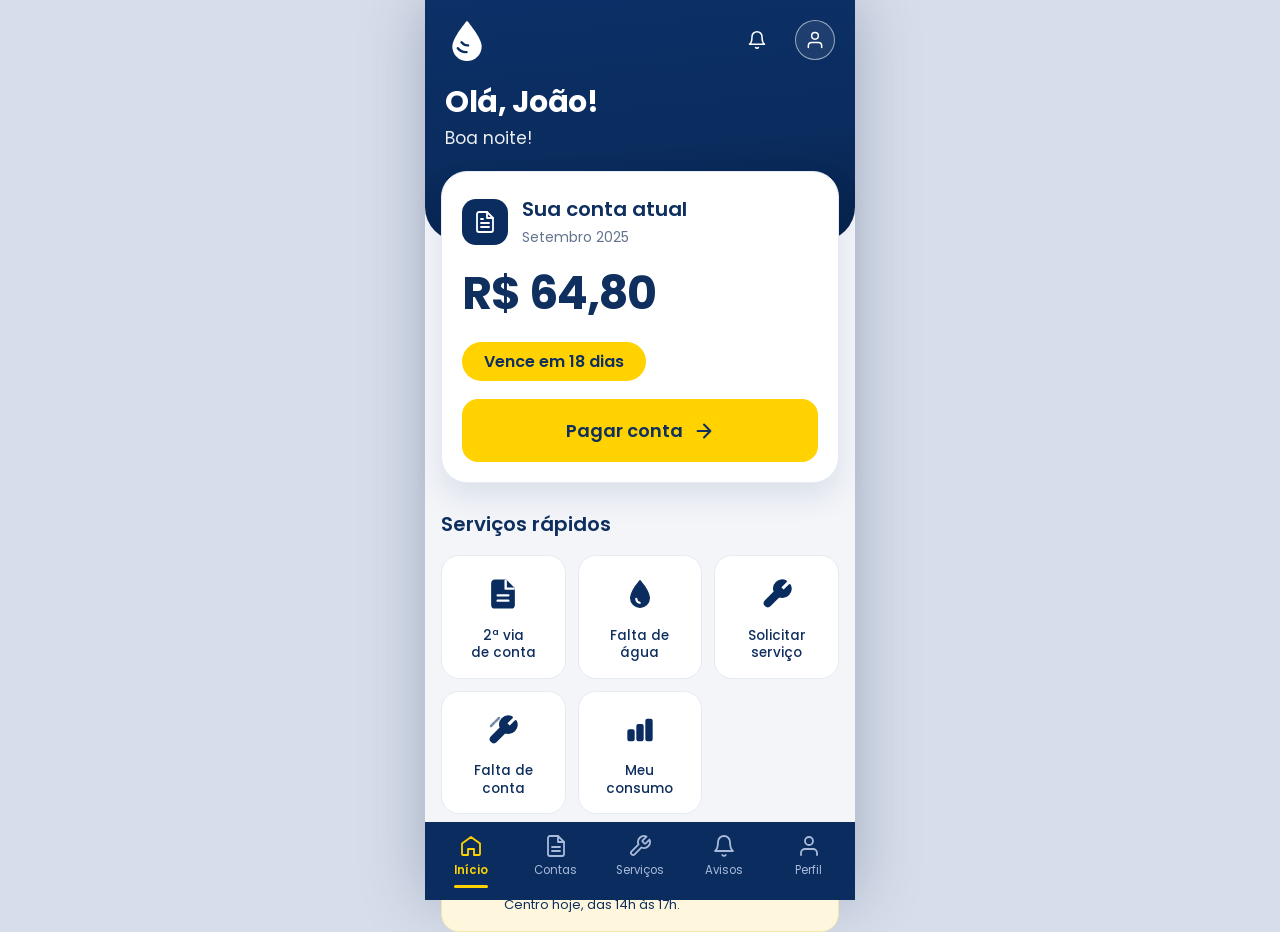
==== index.html @ dbef0ad0 "Add files via upload" ====
<!DOCTYPE html>
<html lang="pt-BR">
<head>
<meta charset="UTF-8">
<meta name="viewport" content="width=device-width, initial-scale=1.0, viewport-fit=cover">
<title>SAAE — Início</title>
<link rel="preconnect" href="https://fonts.googleapis.com">
<link rel="preconnect" href="https://fonts.gstatic.com" crossorigin>
<link href="https://fonts.googleapis.com/css2?family=Poppins:wght@400;500;600;700&display=swap" rel="stylesheet">
<link rel="stylesheet" href="style.css">
</head>
<body>
<div class="app">

  <!-- ===== HEADER ===== -->
  <header class="header">
    <div class="header-top">
      <div class="logo">
        <svg width="44" height="44" viewBox="0 0 48 48" fill="none">
          <path d="M24 3C24 3 8 21.5 8 31a16 16 0 0 0 32 0C40 21.5 24 3 24 3Z" fill="#ffffff"/>
          <path d="M14 33c2.5 3 6 4.5 9.5 4.2" stroke="#0a2c5e" stroke-width="2.6" stroke-linecap="round" fill="none"/>
          <path d="M18 26.5c2 2.4 4.6 3.6 7.2 3.4" stroke="#0a2c5e" stroke-width="2.6" stroke-linecap="round" fill="none"/>
        </svg>
      </div>
      <div class="header-actions">
        <button class="icon-btn plain" aria-label="Notificações" data-action="soon">
          <svg viewBox="0 0 24 24" fill="none" stroke-width="1.8" stroke-linecap="round" stroke-linejoin="round">
            <path d="M18 8a6 6 0 0 0-12 0c0 7-3 9-3 9h18s-3-2-3-9"/>
            <path d="M13.7 21a2 2 0 0 1-3.4 0"/>
          </svg>
        </button>
        <button class="icon-btn" aria-label="Perfil" onclick="window.location.href='conta.html'">
          <svg viewBox="0 0 24 24" fill="none" stroke-width="1.8" stroke-linecap="round" stroke-linejoin="round">
            <path d="M20 21v-2a4 4 0 0 0-4-4H8a4 4 0 0 0-4 4v2"/>
            <circle cx="12" cy="7" r="4"/>
          </svg>
        </button>
      </div>
    </div>

    <div class="greeting">
      <h1>Olá, João!</h1>
      <p id="greeting-sub">Boa tarde!</p>
    </div>
  </header>

  <!-- ===== CONTA ATUAL ===== -->
  <section class="account-card">
    <div class="card-head">
      <div class="doc-icon">
        <svg viewBox="0 0 24 24" fill="none" stroke-width="1.8" stroke-linecap="round" stroke-linejoin="round">
          <path d="M14 2H6a2 2 0 0 0-2 2v16a2 2 0 0 0 2 2h12a2 2 0 0 0 2-2V8z"/>
          <path d="M14 2v6h6"/>
          <path d="M16 13H8M16 17H8M10 9H8"/>
        </svg>
      </div>
      <div>
        <h2>Sua conta atual</h2>
        <span>Setembro 2025</span>
      </div>
    </div>

    <div class="amount">R$ 64,80</div>

    <span class="pill" data-due="2025-09-30">Vence em 18 dias</span>

    <button class="btn-primary" onclick="window.location.href='conta.html'">
      Pagar conta
      <svg viewBox="0 0 24 24" fill="none" stroke-width="2.2" stroke-linecap="round" stroke-linejoin="round">
        <path d="M5 12h14M12 5l7 7-7 7"/>
      </svg>
    </button>
  </section>

  <!-- ===== SERVIÇOS RÁPIDOS ===== -->
  <section class="section">
    <h3>Serviços rápidos</h3>
    <div class="services-grid">

      <a class="service-tile" href="conta.html">
        <span class="s-icon">
          <svg viewBox="0 0 24 24" fill="none" stroke-width="1.8" stroke-linecap="round" stroke-linejoin="round">
            <path d="M14 2H6a2 2 0 0 0-2 2v16a2 2 0 0 0 2 2h12a2 2 0 0 0 2-2V8z" fill="#0a2c5e"/>
            <path d="M14 2v6h6" stroke="#fff"/>
            <path d="M16 13H8M16 17H8" stroke="#fff"/>
          </svg>
        </span>
        <span>2ª via<br>de conta</span>
      </a>

      <a class="service-tile" href="#" data-action="soon">
        <span class="s-icon">
          <svg viewBox="0 0 24 24">
            <path d="M12 2C12 2 5 10.2 5 15a7 7 0 0 0 14 0C19 10.2 12 2 12 2Z" fill="#0a2c5e"/>
            <path d="M9.2 15.6a3.2 3.2 0 0 0 2.6 3" stroke="#fff" stroke-width="1.6" stroke-linecap="round" fill="none"/>
          </svg>
        </span>
        <span>Falta de<br>água</span>
      </a>

      <a class="service-tile" href="#" data-action="soon">
        <span class="s-icon">
          <svg viewBox="0 0 24 24" fill="none" stroke-width="1.9" stroke-linecap="round" stroke-linejoin="round">
            <path d="M14.7 6.3a1 1 0 0 0 0 1.4l1.6 1.6a1 1 0 0 0 1.4 0l3.77-3.77a6 6 0 0 1-7.94 7.94l-6.91 6.91a2.12 2.12 0 0 1-3-3l6.91-6.91a6 6 0 0 1 7.94-7.94l-3.76 3.76z"/>
          </svg>
        </span>
        <span>Solicitar<br>serviço</span>
      </a>

      <a class="service-tile" href="#" data-action="soon">
        <span class="s-icon">
          <svg viewBox="0 0 24 24" fill="none" stroke="#0a2c5e" stroke-width="1.9" stroke-linecap="round" stroke-linejoin="round">
            <path d="M14.7 6.3a1 1 0 0 0 0 1.4l1.6 1.6a1 1 0 0 0 1.4 0l3.77-3.77a6 6 0 0 1-7.94 7.94l-6.91 6.91a2.12 2.12 0 0 1-3-3l6.91-6.91a6 6 0 0 1 7.94-7.94l-3.76 3.76z"/>
            <path d="M9 3 6.5 5.5M5.5 6.5 3 9" opacity=".55"/>
          </svg>
        </span>
        <span>Falta de<br>conta</span>
      </a>

      <a class="service-tile" href="#" data-action="soon">
        <span class="s-icon">
          <svg viewBox="0 0 24 24">
            <rect x="3" y="12" width="4.5" height="8" rx="1" fill="#0a2c5e"/>
            <rect x="9.75" y="8" width="4.5" height="12" rx="1" fill="#0a2c5e"/>
            <rect x="16.5" y="4" width="4.5" height="16" rx="1" fill="#0a2c5e"/>
          </svg>
        </span>
        <span>Meu<br>consumo</span>
      </a>

    </div>
  </section>

  <!-- ===== AVISO ===== -->
  <div class="notice-banner" data-action="soon">
    <span class="n-icon">
      <svg viewBox="0 0 24 24">
        <path d="M3 10v4a1 1 0 0 0 1 1h2l3.5 5a1 1 0 0 0 1.7-.75V5.75A1 1 0 0 0 9.5 5L6 10H4a1 1 0 0 0-1 1z" fill="#0a2c5e"/>
        <path d="M15.5 8.5a4.5 4.5 0 0 1 0 7M18 6a8 8 0 0 1 0 12" stroke="#0a2c5e" stroke-width="1.8" stroke-linecap="round" fill="none"/>
      </svg>
    </span>
    <div class="n-text">
      <strong>Avisos na sua região</strong>
      <p>Manutenção programada no bairro Centro hoje, das 14h às 17h.</p>
    </div>
    <span class="n-arrow">
      <svg viewBox="0 0 24 24" fill="none" stroke-width="2.2" stroke-linecap="round" stroke-linejoin="round">
        <path d="M9 18l6-6-6-6"/>
      </svg>
    </span>
  </div>

  <!-- ===== BOTTOM NAV ===== -->
  <nav class="bottom-nav">
    <a href="index.html" class="active">
      <svg viewBox="0 0 24 24" fill="none" stroke-width="1.8" stroke-linecap="round" stroke-linejoin="round">
        <path d="M3 9.5 12 3l9 6.5V20a1 1 0 0 1-1 1h-5v-6h-6v6H4a1 1 0 0 1-1-1z"/>
      </svg>
      Início
      <span class="nav-indicator"></span>
    </a>
    <a href="conta.html">
      <svg viewBox="0 0 24 24" fill="none" stroke-width="1.8" stroke-linecap="round" stroke-linejoin="round">
        <path d="M14 2H6a2 2 0 0 0-2 2v16a2 2 0 0 0 2 2h12a2 2 0 0 0 2-2V8z"/>
        <path d="M14 2v6h6M16 13H8M16 17H8"/>
      </svg>
      Contas
      <span class="nav-indicator"></span>
    </a>
    <a href="#" data-action="soon">
      <svg viewBox="0 0 24 24" fill="none" stroke-width="1.8" stroke-linecap="round" stroke-linejoin="round">
        <path d="M14.7 6.3a1 1 0 0 0 0 1.4l1.6 1.6a1 1 0 0 0 1.4 0l3.77-3.77a6 6 0 0 1-7.94 7.94l-6.91 6.91a2.12 2.12 0 0 1-3-3l6.91-6.91a6 6 0 0 1 7.94-7.94l-3.76 3.76z"/>
      </svg>
      Serviços
      <span class="nav-indicator"></span>
    </a>
    <a href="#" data-action="soon">
      <svg viewBox="0 0 24 24" fill="none" stroke-width="1.8" stroke-linecap="round" stroke-linejoin="round">
        <path d="M18 8a6 6 0 0 0-12 0c0 7-3 9-3 9h18s-3-2-3-9"/>
        <path d="M13.7 21a2 2 0 0 1-3.4 0"/>
      </svg>
      Avisos
      <span class="nav-indicator"></span>
    </a>
    <a href="#" data-action="soon">
      <svg viewBox="0 0 24 24" fill="none" stroke-width="1.8" stroke-linecap="round" stroke-linejoin="round">
        <path d="M20 21v-2a4 4 0 0 0-4-4H8a4 4 0 0 0-4 4v2"/>
        <circle cx="12" cy="7" r="4"/>
      </svg>
      Perfil
      <span class="nav-indicator"></span>
    </a>
  </nav>

</div>
<script src="script.js"></script>
</body>
</html>
---- style.css ----
/* ============ RESET & TOKENS ============ */
* { margin: 0; padding: 0; box-sizing: border-box; -webkit-tap-highlight-color: transparent; }

:root {
  --navy:        #0a2c5e;
  --navy-dark:   #072149;
  --navy-soft:   #123a75;
  --yellow:      #ffd200;
  --yellow-deep: #f5c400;
  --bg:          #f3f5f9;
  --card:        #ffffff;
  --border:      #e6eaf2;
  --text:        #0f2f5f;
  --muted:       #64748f;
  --icon-box:    #edf2fa;
  --cream:       #fff7dd;
  --radius:      18px;
}

html, body { height: 100%; }

body {
  font-family: 'Poppins', 'Segoe UI', sans-serif;
  background: #d7deeb;
  color: var(--text);
  display: flex;
  justify-content: center;
}

/* ============ APP SHELL (mobile frame) ============ */
.app {
  width: 100%;
  max-width: 430px;
  min-height: 100dvh;
  background: var(--bg);
  position: relative;
  box-shadow: 0 0 60px rgba(7, 25, 60, .25);
  padding-bottom: 96px;
}

/* ============ HEADER (Início) ============ */
.header {
  background: linear-gradient(175deg, #0c3067 0%, var(--navy) 60%, var(--navy-dark) 100%);
  border-radius: 0 0 34px 34px;
  padding: 18px 20px 90px;
  color: #fff;
}

.header-top {
  display: flex;
  align-items: center;
  justify-content: space-between;
  margin-bottom: 18px;
}

.logo { display: flex; align-items: center; }

.header-actions { display: flex; align-items: center; gap: 18px; }

.icon-btn {
  background: rgba(255,255,255,.08);
  border: 1.6px solid rgba(255,255,255,.55);
  width: 40px; height: 40px;
  border-radius: 50%;
  display: flex; align-items: center; justify-content: center;
  cursor: pointer;
}

.icon-btn svg { width: 20px; height: 20px; stroke: #fff; }

.greeting h1 { font-size: 30px; font-weight: 700; letter-spacing: -.5px; }
.greeting p  { font-size: 17px; font-weight: 400; opacity: .92; }

/* ============ CONTA CARD (overlap header) ============ */
.account-card {
  background: var(--card);
  border: 1px solid var(--border);
  border-radius: 26px;
  margin: -70px 16px 0;
  padding: 22px 20px 20px;
  box-shadow: 0 14px 30px rgba(10, 44, 94, .10);
  position: relative;
  z-index: 2;
}

.account-card .card-head {
  display: flex; align-items: center; gap: 14px; margin-bottom: 10px;
}

.doc-icon {
  width: 46px; height: 46px;
  background: var(--navy);
  border-radius: 14px;
  display: flex; align-items: center; justify-content: center;
  flex-shrink: 0;
}
.doc-icon svg { width: 24px; height: 24px; stroke: #fff; }

.card-head h2 { font-size: 20px; font-weight: 600; }
.card-head span { font-size: 14px; color: var(--muted); font-weight: 400; }

.amount { font-size: 46px; font-weight: 700; letter-spacing: -1px; margin: 4px 0 14px; }

.pill {
  display: inline-block;
  background: var(--yellow);
  color: var(--text);
  font-weight: 600;
  font-size: 16px;
  padding: 7px 22px;
  border-radius: 999px;
  margin-bottom: 18px;
}

.btn-primary {
  width: 100%;
  background: var(--yellow);
  color: var(--text);
  border: none;
  border-radius: 16px;
  padding: 18px;
  font-family: inherit;
  font-size: 18px;
  font-weight: 600;
  display: flex; align-items: center; justify-content: center; gap: 10px;
  cursor: pointer;
  transition: transform .15s ease, background .15s ease;
}
.btn-primary:active { transform: scale(.98); background: var(--yellow-deep); }
.btn-primary svg { width: 22px; height: 22px; stroke: var(--text); }

/* ============ SERVIÇOS RÁPIDOS ============ */
.section { padding: 26px 16px 0; }
.section h3 { font-size: 20px; font-weight: 600; margin-bottom: 16px; }

.services-grid {
  display: grid;
  grid-template-columns: repeat(3, 1fr);
  gap: 12px;
}

.service-tile {
  background: var(--card);
  border: 1px solid var(--border);
  border-radius: var(--radius);
  padding: 22px 8px 16px;
  display: flex; flex-direction: column; align-items: center; gap: 12px;
  cursor: pointer;
  transition: transform .15s ease, box-shadow .15s ease;
  text-decoration: none;
}
.service-tile:active { transform: scale(.96); box-shadow: 0 8px 18px rgba(10,44,94,.12); }

.service-tile .s-icon svg { width: 32px; height: 32px; fill: var(--navy); stroke: var(--navy); }
.service-tile span { font-size: 13.5px; font-weight: 500; color: var(--text); text-align: center; line-height: 1.3; }

/* ============ AVISO BANNER ============ */
.notice-banner {
  margin: 22px 16px 0;
  background: var(--cream);
  border: 1px solid #f3e6b0;
  border-radius: var(--radius);
  padding: 16px 18px;
  display: flex; align-items: center; gap: 14px;
  cursor: pointer;
}
.notice-banner .n-icon svg { width: 30px; height: 30px; fill: var(--navy); }
.notice-banner .n-text { flex: 1; }
.notice-banner .n-text strong { display: block; font-size: 15px; font-weight: 600; margin-bottom: 2px; }
.notice-banner .n-text p { font-size: 13px; color: var(--text); line-height: 1.4; font-weight: 400; }
.notice-banner .n-arrow svg { width: 20px; height: 20px; stroke: var(--navy); }

/* ============ TOP BAR (internas) ============ */
.topbar {
  background: linear-gradient(175deg, #0c3067 0%, var(--navy) 60%, var(--navy-dark) 100%);
  color: #fff;
  display: flex; align-items: center;
  padding: 18px 16px;
  position: relative;
}
.topbar h1 {
  position: absolute; left: 50%; transform: translateX(-50%);
  font-size: 18px; font-weight: 600;
}
.back-btn {
  background: none; border: none; cursor: pointer;
  width: 40px; height: 40px;
  display: flex; align-items: center; justify-content: center;
  z-index: 2;
}
.back-btn svg { width: 26px; height: 26px; stroke: #fff; }

/* ============ CONTA DETALHE ============ */
.detail-card {
  background: var(--card);
  border: 1px solid var(--border);
  border-radius: 26px;
  margin: 20px 16px 0;
  padding: 26px 22px;
  box-shadow: 0 14px 30px rgba(10, 44, 94, .08);
}

.detail-head { display: flex; align-items: center; gap: 10px; margin-bottom: 6px; }
.detail-head svg { width: 26px; height: 26px; fill: var(--navy); }
.detail-head h2 { font-size: 19px; font-weight: 600; }

.detail-amount { font-size: 52px; font-weight: 700; letter-spacing: -1.5px; margin: 2px 0 16px; }

.info-row {
  display: flex; justify-content: space-between; align-items: baseline;
  padding: 9px 0;
  font-size: 15.5px;
}
.info-row .label { color: var(--text); font-weight: 400; }
.info-row .value { color: var(--navy); font-weight: 500; }

.address { padding: 9px 0 4px; font-size: 15.5px; }
.address .label { color: var(--text); font-weight: 400; display: block; margin-bottom: 3px; }
.address p { color: var(--navy); font-weight: 500; line-height: 1.45; }

.detail-actions { margin: 24px 16px 0; }

.menu-list { margin: 20px 16px 0; display: flex; flex-direction: column; gap: 12px; }

.menu-item {
  background: var(--card);
  border: 1px solid var(--border);
  border-radius: var(--radius);
  padding: 16px 18px;
  display: flex; align-items: center; gap: 16px;
  cursor: pointer;
  text-decoration: none;
  transition: transform .15s ease, box-shadow .15s ease;
}
.menu-item:active { transform: scale(.98); box-shadow: 0 8px 18px rgba(10,44,94,.12); }

.menu-item .m-icon {
  width: 44px; height: 44px;
  background: var(--icon-box);
  border-radius: 13px;
  display: flex; align-items: center; justify-content: center;
  flex-shrink: 0;
}
.menu-item .m-icon svg { width: 22px; height: 22px; stroke: var(--navy); }
.menu-item span { flex: 1; font-size: 16px; font-weight: 500; color: var(--text); }
.menu-item .m-arrow svg { width: 20px; height: 20px; stroke: var(--navy); }

/* ============ BOTTOM NAV ============ */
.bottom-nav {
  position: fixed;
  bottom: 0; left: 50%; transform: translateX(-50%);
  width: 100%; max-width: 430px;
  background: var(--navy);
  display: flex;
  padding: 10px 4px calc(12px + env(safe-area-inset-bottom));
  z-index: 50;
}
.bottom-nav a {
  flex: 1;
  display: flex; flex-direction: column; align-items: center; gap: 4px;
  text-decoration: none;
  color: #a9badb;
  font-size: 11.5px;
  font-weight: 400;
  padding-top: 2px;
  cursor: pointer;
}
.bottom-nav a svg { width: 24px; height: 24px; stroke: currentColor; }
.bottom-nav a.active { color: var(--yellow); font-weight: 600; }
.bottom-nav a.active .nav-indicator {
  width: 34px; height: 3px; background: var(--yellow); border-radius: 999px; margin-top: 2px;
}
.nav-indicator { width: 34px; height: 3px; border-radius: 999px; margin-top: 2px; }

/* ============ TOAST ============ */
.toast {
  position: fixed;
  bottom: 110px; left: 50%; transform: translateX(-50%) translateY(20px);
  background: var(--navy-dark);
  color: #fff;
  font-size: 14px;
  padding: 12px 22px;
  border-radius: 999px;
  opacity: 0;
  pointer-events: none;
  transition: all .3s ease;
  z-index: 99;
  white-space: nowrap;
  box-shadow: 0 10px 24px rgba(7,25,60,.35);
}
.toast.show { opacity: 1; transform: translateX(-50%) translateY(0); }


/* ajustes finos */
.menu-item span { white-space: nowrap; font-size: 15.5px; }
.icon-btn.plain { border: none; background: transparent; }
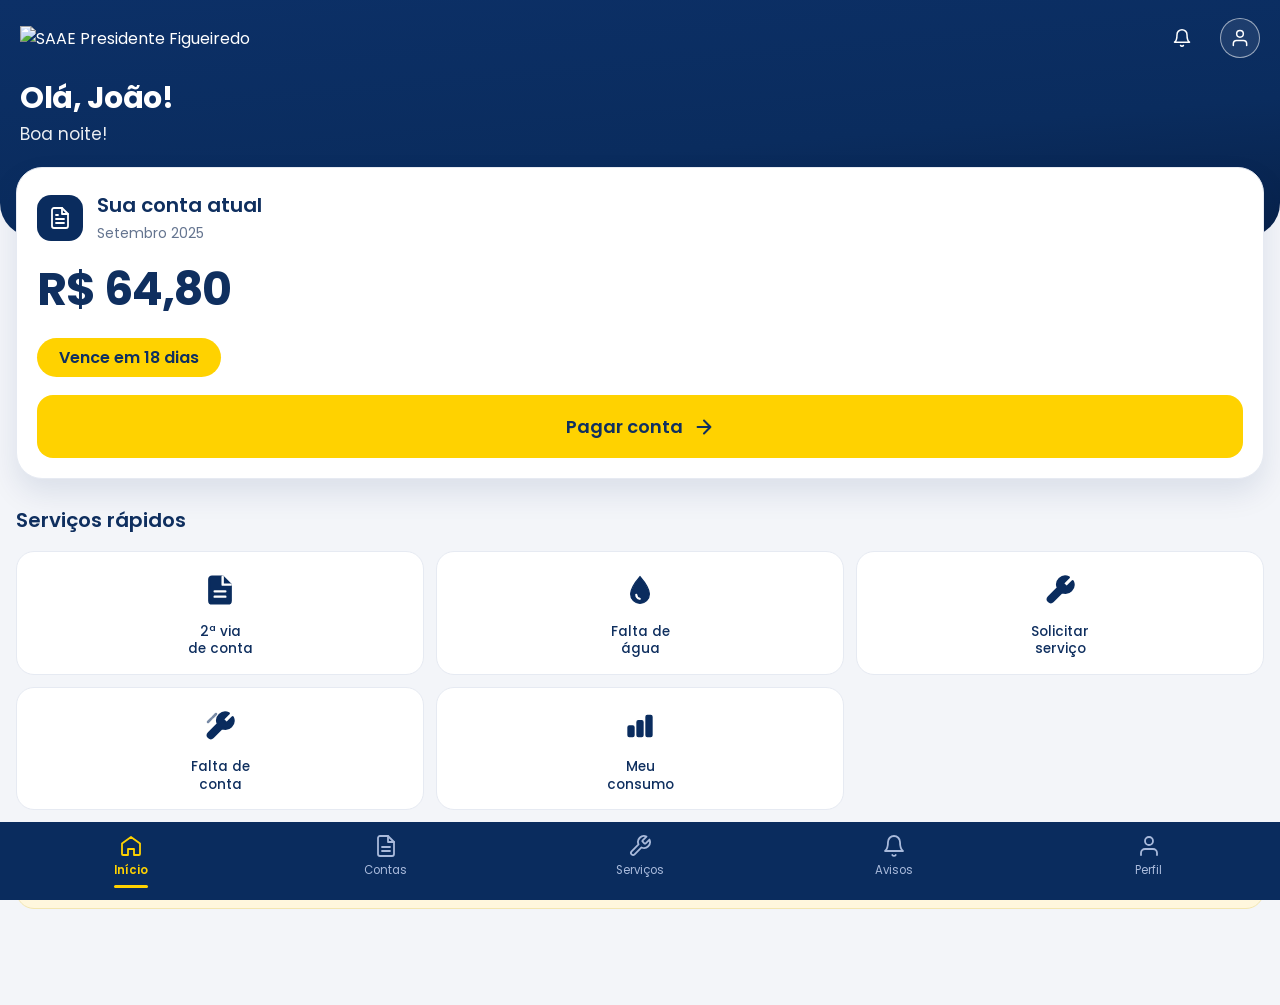
==== commit 958560f4: "Update index.html" ====
--- a/index.html
+++ b/index.html
@@ -16,11 +16,7 @@
   <header class="header">
     <div class="header-top">
       <div class="logo">
-        <svg width="44" height="44" viewBox="0 0 48 48" fill="none">
-          <path d="M24 3C24 3 8 21.5 8 31a16 16 0 0 0 32 0C40 21.5 24 3 24 3Z" fill="#ffffff"/>
-          <path d="M14 33c2.5 3 6 4.5 9.5 4.2" stroke="#0a2c5e" stroke-width="2.6" stroke-linecap="round" fill="none"/>
-          <path d="M18 26.5c2 2.4 4.6 3.6 7.2 3.4" stroke="#0a2c5e" stroke-width="2.6" stroke-linecap="round" fill="none"/>
-        </svg>
+        <img src="logo.png" alt="SAAE Presidente Figueiredo" class="logo-image">
       </div>
       <div class="header-actions">
         <button class="icon-btn plain" aria-label="Notificações" data-action="soon">
--- a/style.css
+++ b/style.css
@@ -22,24 +22,20 @@
 
 body {
   font-family: 'Poppins', 'Segoe UI', sans-serif;
-  background: #d7deeb;
+  background: var(--bg);
   color: var(--text);
-  display: flex;
-  justify-content: center;
 }
 
 /* ============ APP SHELL (mobile frame) ============ */
 .app {
   width: 100%;
-  max-width: 430px;
   min-height: 100dvh;
   background: var(--bg);
   position: relative;
-  box-shadow: 0 0 60px rgba(7, 25, 60, .25);
   padding-bottom: 96px;
 }
 
-/* ============ HEADER (Início) ============ */
+/* ============ HEADER (InÃ­cio) ============ */
 .header {
   background: linear-gradient(175deg, #0c3067 0%, var(--navy) 60%, var(--navy-dark) 100%);
   border-radius: 0 0 34px 34px;
@@ -130,7 +126,7 @@
 .btn-primary:active { transform: scale(.98); background: var(--yellow-deep); }
 .btn-primary svg { width: 22px; height: 22px; stroke: var(--text); }
 
-/* ============ SERVIÇOS RÁPIDOS ============ */
+/* ============ SERVIÃ‡OS RÃPIDOS ============ */
 .section { padding: 26px 16px 0; }
 .section h3 { font-size: 20px; font-weight: 600; margin-bottom: 16px; }
 
@@ -249,8 +245,8 @@
 /* ============ BOTTOM NAV ============ */
 .bottom-nav {
   position: fixed;
-  bottom: 0; left: 50%; transform: translateX(-50%);
-  width: 100%; max-width: 430px;
+  bottom: 0; left: 0;
+  width: 100%;
   background: var(--navy);
   display: flex;
   padding: 10px 4px calc(12px + env(safe-area-inset-bottom));
@@ -276,7 +272,7 @@
 /* ============ TOAST ============ */
 .toast {
   position: fixed;
-  bottom: 110px; left: 50%; transform: translateX(-50%) translateY(20px);
+  bottom: 110px; left: 50%; transform: translate(-50%, 20px);
   background: var(--navy-dark);
   color: #fff;
   font-size: 14px;
@@ -289,7 +285,7 @@
   white-space: nowrap;
   box-shadow: 0 10px 24px rgba(7,25,60,.35);
 }
-.toast.show { opacity: 1; transform: translateX(-50%) translateY(0); }
+.toast.show { opacity: 1; transform: translate(-50%, 0); }
 
 
 /* ajustes finos */
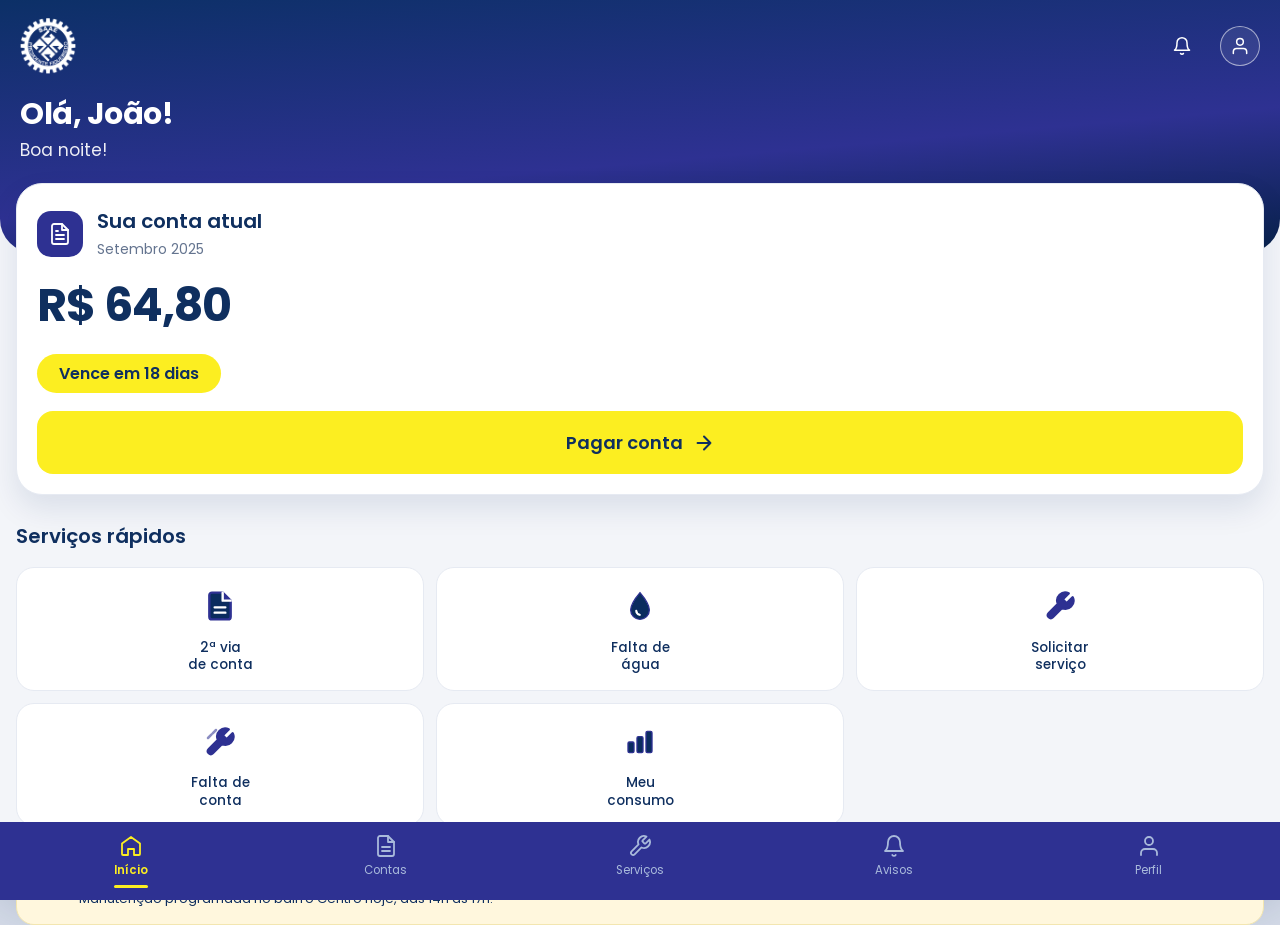
==== commit 52a28067: "Update index.html" ====
--- a/index.html
+++ b/index.html
@@ -170,7 +170,7 @@
       Serviços
       <span class="nav-indicator"></span>
     </a>
-    <a href="#" data-action="soon">
+    <a href="avisos.html" data-action="soon">
       <svg viewBox="0 0 24 24" fill="none" stroke-width="1.8" stroke-linecap="round" stroke-linejoin="round">
         <path d="M18 8a6 6 0 0 0-12 0c0 7-3 9-3 9h18s-3-2-3-9"/>
         <path d="M13.7 21a2 2 0 0 1-3.4 0"/>
--- a/style.css
+++ b/style.css
@@ -3,13 +3,13 @@
 * { margin: 0; padding: 0; box-sizing: border-box; -webkit-tap-highlight-color: transparent; }
 
 :root {
-  --navy:        #0a2c5e;
+  --navy:        #2E3192;
   --navy-dark:   #072149;
   --navy-soft:   #123a75;
-  --yellow:      #ffd200;
+  --yellow:      #FCEE21;
   --yellow-deep: #f5c400;
   --bg:          #f3f5f9;
-  --card:        #ffffff;
+  --card:        #FFFFFF;
   --border:      #e6eaf2;
   --text:        #0f2f5f;
   --muted:       #64748f;
@@ -22,16 +22,20 @@
 
 body {
   font-family: 'Poppins', 'Segoe UI', sans-serif;
-  background: var(--bg);
+  background: #d7deeb;
   color: var(--text);
+  display: flex;
+  justify-content: center;
 }
 
 /* ============ APP SHELL (mobile frame) ============ */
 .app {
   width: 100%;
+  max-width: 100%;
   min-height: 100dvh;
   background: var(--bg);
   position: relative;
+  box-shadow: 0 0 60px rgba(7, 25, 60, .25);
   padding-bottom: 96px;
 }
 
@@ -50,7 +54,9 @@
   margin-bottom: 18px;
 }
 
-.logo { display: flex; align-items: center; }
+.logo { display: flex; align-items: center; justify-content: center; width: 56px; height: 56px; }
+
+.logo-image { width: 56px; height: 56px; object-fit: contain; display: block; }
 
 .header-actions { display: flex; align-items: center; gap: 18px; }
 
@@ -245,8 +251,8 @@
 /* ============ BOTTOM NAV ============ */
 .bottom-nav {
   position: fixed;
-  bottom: 0; left: 0;
-  width: 100%;
+  bottom: 0; left: 50%; transform: translateX(-50%);
+  width: 100%; max-width: 100%;
   background: var(--navy);
   display: flex;
   padding: 10px 4px calc(12px + env(safe-area-inset-bottom));
@@ -272,7 +278,7 @@
 /* ============ TOAST ============ */
 .toast {
   position: fixed;
-  bottom: 110px; left: 50%; transform: translate(-50%, 20px);
+  bottom: 110px; left: 50%; transform: translateX(-50%) translateY(20px);
   background: var(--navy-dark);
   color: #fff;
   font-size: 14px;
@@ -285,7 +291,231 @@
   white-space: nowrap;
   box-shadow: 0 10px 24px rgba(7,25,60,.35);
 }
-.toast.show { opacity: 1; transform: translate(-50%, 0); }
+.toast.show { opacity: 1; transform: translateX(-50%) translateY(0); }
+
+
+/* ajustes finos */
+.menu-item span { white-space: nowrap; font-size: 15.5px; }
+.icon-btn.plain { border: none; background: transparent; }.greeting p  { font-size: 17px; font-weight: 400; opacity: .92; }
+
+/* ============ CONTA CARD (overlap header) ============ */
+.account-card {
+  background: var(--card);
+  border: 1px solid var(--border);
+  border-radius: 26px;
+  margin: -70px 16px 0;
+  padding: 22px 20px 20px;
+  box-shadow: 0 14px 30px rgba(10, 44, 94, .10);
+  position: relative;
+  z-index: 2;
+}
+
+.account-card .card-head {
+  display: flex; align-items: center; gap: 14px; margin-bottom: 10px;
+}
+
+.doc-icon {
+  width: 46px; height: 46px;
+  background: var(--navy);
+  border-radius: 14px;
+  display: flex; align-items: center; justify-content: center;
+  flex-shrink: 0;
+}
+.doc-icon svg { width: 24px; height: 24px; stroke: #fff; }
+
+.card-head h2 { font-size: 20px; font-weight: 600; }
+.card-head span { font-size: 14px; color: var(--muted); font-weight: 400; }
+
+.amount { font-size: 46px; font-weight: 700; letter-spacing: -1px; margin: 4px 0 14px; }
+
+.pill {
+  display: inline-block;
+  background: var(--yellow);
+  color: var(--text);
+  font-weight: 600;
+  font-size: 16px;
+  padding: 7px 22px;
+  border-radius: 999px;
+  margin-bottom: 18px;
+}
+
+.btn-primary {
+  width: 100%;
+  background: var(--yellow);
+  color: var(--text);
+  border: none;
+  border-radius: 16px;
+  padding: 18px;
+  font-family: inherit;
+  font-size: 18px;
+  font-weight: 600;
+  display: flex; align-items: center; justify-content: center; gap: 10px;
+  cursor: pointer;
+  transition: transform .15s ease, background .15s ease;
+}
+.btn-primary:active { transform: scale(.98); background: var(--yellow-deep); }
+.btn-primary svg { width: 22px; height: 22px; stroke: var(--text); }
+
+/* ============ SERVIÃ‡OS RÃPIDOS ============ */
+.section { padding: 26px 16px 0; }
+.section h3 { font-size: 20px; font-weight: 600; margin-bottom: 16px; }
+
+.services-grid {
+  display: grid;
+  grid-template-columns: repeat(3, 1fr);
+  gap: 12px;
+}
+
+.service-tile {
+  background: var(--card);
+  border: 1px solid var(--border);
+  border-radius: var(--radius);
+  padding: 22px 8px 16px;
+  display: flex; flex-direction: column; align-items: center; gap: 12px;
+  cursor: pointer;
+  transition: transform .15s ease, box-shadow .15s ease;
+  text-decoration: none;
+}
+.service-tile:active { transform: scale(.96); box-shadow: 0 8px 18px rgba(10,44,94,.12); }
+
+.service-tile .s-icon svg { width: 32px; height: 32px; fill: var(--navy); stroke: var(--navy); }
+.service-tile span { font-size: 13.5px; font-weight: 500; color: var(--text); text-align: center; line-height: 1.3; }
+
+/* ============ AVISO BANNER ============ */
+.notice-banner {
+  margin: 22px 16px 0;
+  background: var(--cream);
+  border: 1px solid #f3e6b0;
+  border-radius: var(--radius);
+  padding: 16px 18px;
+  display: flex; align-items: center; gap: 14px;
+  cursor: pointer;
+}
+.notice-banner .n-icon svg { width: 30px; height: 30px; fill: var(--navy); }
+.notice-banner .n-text { flex: 1; }
+.notice-banner .n-text strong { display: block; font-size: 15px; font-weight: 600; margin-bottom: 2px; }
+.notice-banner .n-text p { font-size: 13px; color: var(--text); line-height: 1.4; font-weight: 400; }
+.notice-banner .n-arrow svg { width: 20px; height: 20px; stroke: var(--navy); }
+
+/* ============ TOP BAR (internas) ============ */
+.topbar {
+  background: linear-gradient(175deg, #0c3067 0%, var(--navy) 60%, var(--navy-dark) 100%);
+  color: #fff;
+  display: flex; align-items: center;
+  padding: 18px 16px;
+  position: relative;
+}
+.topbar h1 {
+  position: absolute; left: 50%; transform: translateX(-50%);
+  font-size: 18px; font-weight: 600;
+}
+.back-btn {
+  background: none; border: none; cursor: pointer;
+  width: 40px; height: 40px;
+  display: flex; align-items: center; justify-content: center;
+  z-index: 2;
+}
+.back-btn svg { width: 26px; height: 26px; stroke: #fff; }
+
+/* ============ CONTA DETALHE ============ */
+.detail-card {
+  background: var(--card);
+  border: 1px solid var(--border);
+  border-radius: 26px;
+  margin: 20px 16px 0;
+  padding: 26px 22px;
+  box-shadow: 0 14px 30px rgba(10, 44, 94, .08);
+}
+
+.detail-head { display: flex; align-items: center; gap: 10px; margin-bottom: 6px; }
+.detail-head svg { width: 26px; height: 26px; fill: var(--navy); }
+.detail-head h2 { font-size: 19px; font-weight: 600; }
+
+.detail-amount { font-size: 52px; font-weight: 700; letter-spacing: -1.5px; margin: 2px 0 16px; }
+
+.info-row {
+  display: flex; justify-content: space-between; align-items: baseline;
+  padding: 9px 0;
+  font-size: 15.5px;
+}
+.info-row .label { color: var(--text); font-weight: 400; }
+.info-row .value { color: var(--navy); font-weight: 500; }
+
+.address { padding: 9px 0 4px; font-size: 15.5px; }
+.address .label { color: var(--text); font-weight: 400; display: block; margin-bottom: 3px; }
+.address p { color: var(--navy); font-weight: 500; line-height: 1.45; }
+
+.detail-actions { margin: 24px 16px 0; }
+
+.menu-list { margin: 20px 16px 0; display: flex; flex-direction: column; gap: 12px; }
+
+.menu-item {
+  background: var(--card);
+  border: 1px solid var(--border);
+  border-radius: var(--radius);
+  padding: 16px 18px;
+  display: flex; align-items: center; gap: 16px;
+  cursor: pointer;
+  text-decoration: none;
+  transition: transform .15s ease, box-shadow .15s ease;
+}
+.menu-item:active { transform: scale(.98); box-shadow: 0 8px 18px rgba(10,44,94,.12); }
+
+.menu-item .m-icon {
+  width: 44px; height: 44px;
+  background: var(--icon-box);
+  border-radius: 13px;
+  display: flex; align-items: center; justify-content: center;
+  flex-shrink: 0;
+}
+.menu-item .m-icon svg { width: 22px; height: 22px; stroke: var(--navy); }
+.menu-item span { flex: 1; font-size: 16px; font-weight: 500; color: var(--text); }
+.menu-item .m-arrow svg { width: 20px; height: 20px; stroke: var(--navy); }
+
+/* ============ BOTTOM NAV ============ */
+.bottom-nav {
+  position: fixed;
+  bottom: 0; left: 50%; transform: translateX(-50%);
+  width: 100%; max-width: 100%;
+  background: var(--navy);
+  display: flex;
+  padding: 10px 4px calc(12px + env(safe-area-inset-bottom));
+  z-index: 50;
+}
+.bottom-nav a {
+  flex: 1;
+  display: flex; flex-direction: column; align-items: center; gap: 4px;
+  text-decoration: none;
+  color: #a9badb;
+  font-size: 11.5px;
+  font-weight: 400;
+  padding-top: 2px;
+  cursor: pointer;
+}
+.bottom-nav a svg { width: 24px; height: 24px; stroke: currentColor; }
+.bottom-nav a.active { color: var(--yellow); font-weight: 600; }
+.bottom-nav a.active .nav-indicator {
+  width: 34px; height: 3px; background: var(--yellow); border-radius: 999px; margin-top: 2px;
+}
+.nav-indicator { width: 34px; height: 3px; border-radius: 999px; margin-top: 2px; }
+
+/* ============ TOAST ============ */
+.toast {
+  position: fixed;
+  bottom: 110px; left: 50%; transform: translateX(-50%) translateY(20px);
+  background: var(--navy-dark);
+  color: #fff;
+  font-size: 14px;
+  padding: 12px 22px;
+  border-radius: 999px;
+  opacity: 0;
+  pointer-events: none;
+  transition: all .3s ease;
+  z-index: 99;
+  white-space: nowrap;
+  box-shadow: 0 10px 24px rgba(7,25,60,.35);
+}
+.toast.show { opacity: 1; transform: translateX(-50%) translateY(0); }
 
 
 /* ajustes finos */
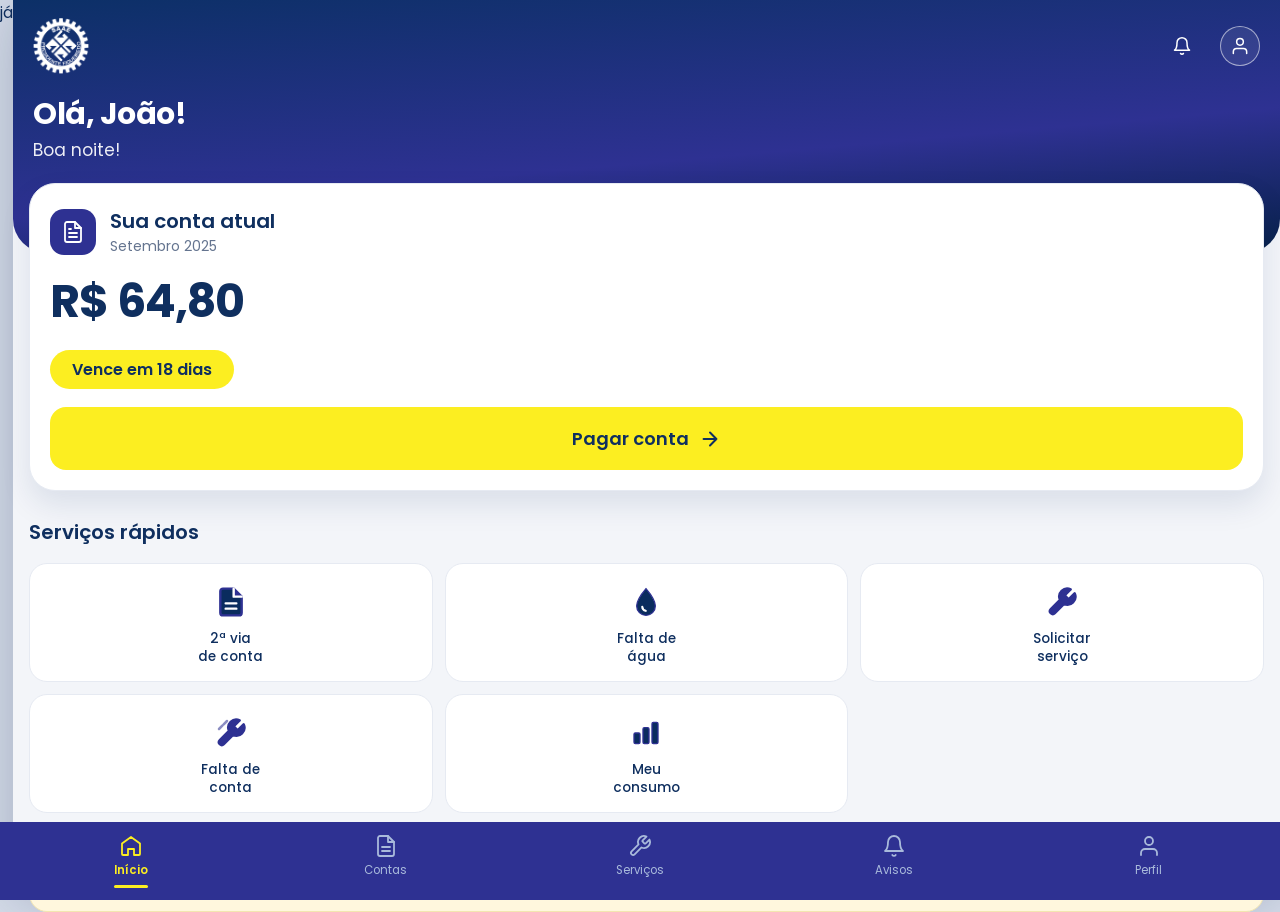
==== commit 159be5f2: "Update index.html" ====
--- a/index.html
+++ b/index.html
@@ -1,4 +1,4 @@
-<!DOCTYPE html>
+já<!DOCTYPE html>
 <html lang="pt-BR">
 <head>
 <meta charset="UTF-8">
@@ -170,7 +170,7 @@
       Serviços
       <span class="nav-indicator"></span>
     </a>
-    <a href="avisos.html" data-action="soon">
+    <a href="avisos.html">
       <svg viewBox="0 0 24 24" fill="none" stroke-width="1.8" stroke-linecap="round" stroke-linejoin="round">
         <path d="M18 8a6 6 0 0 0-12 0c0 7-3 9-3 9h18s-3-2-3-9"/>
         <path d="M13.7 21a2 2 0 0 1-3.4 0"/>
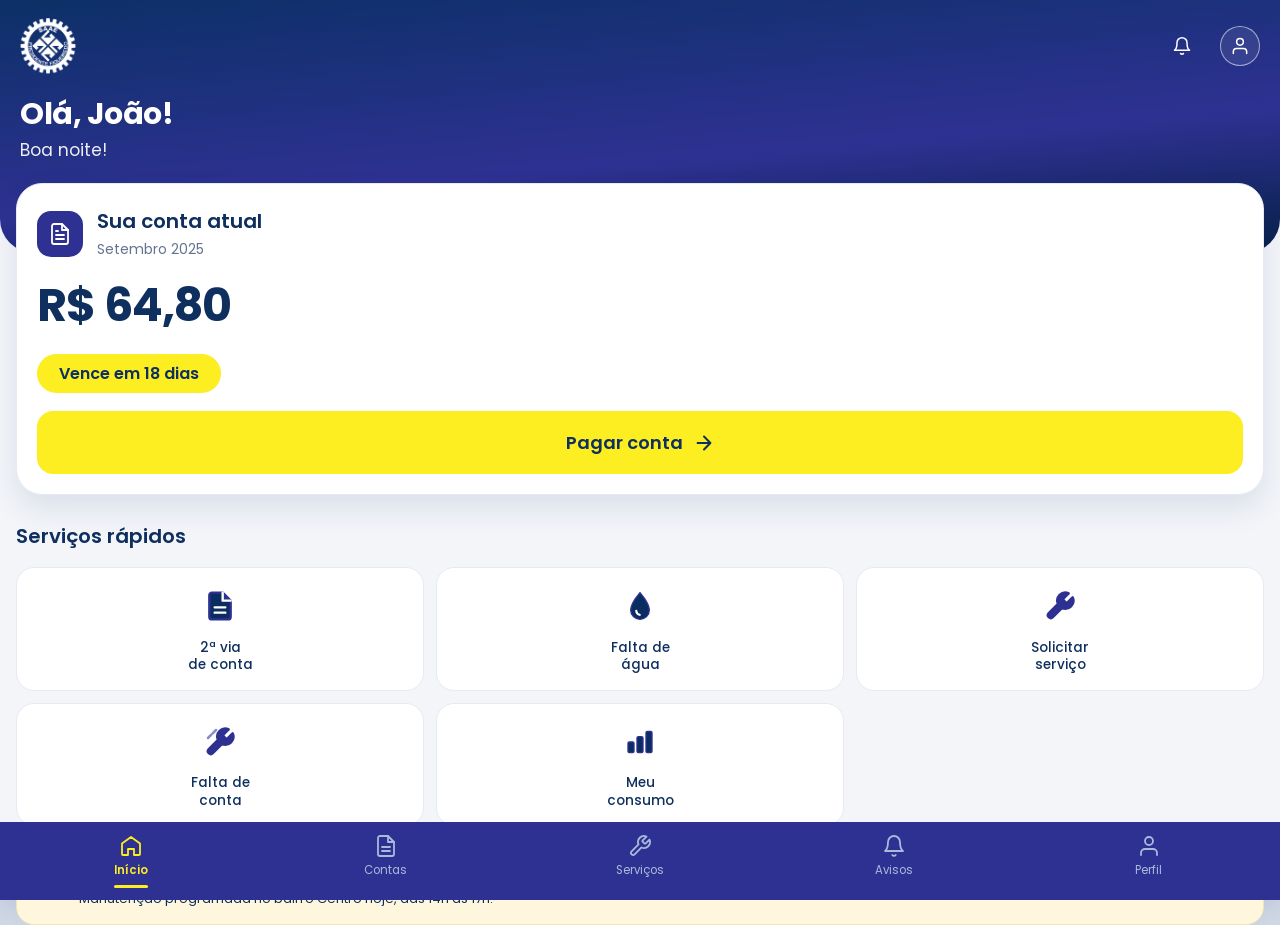
==== commit ecea0494: "Update index.html" ====
--- a/index.html
+++ b/index.html
@@ -1,4 +1,4 @@
-já<!DOCTYPE html>
+<!DOCTYPE html>
 <html lang="pt-BR">
 <head>
 <meta charset="UTF-8">
